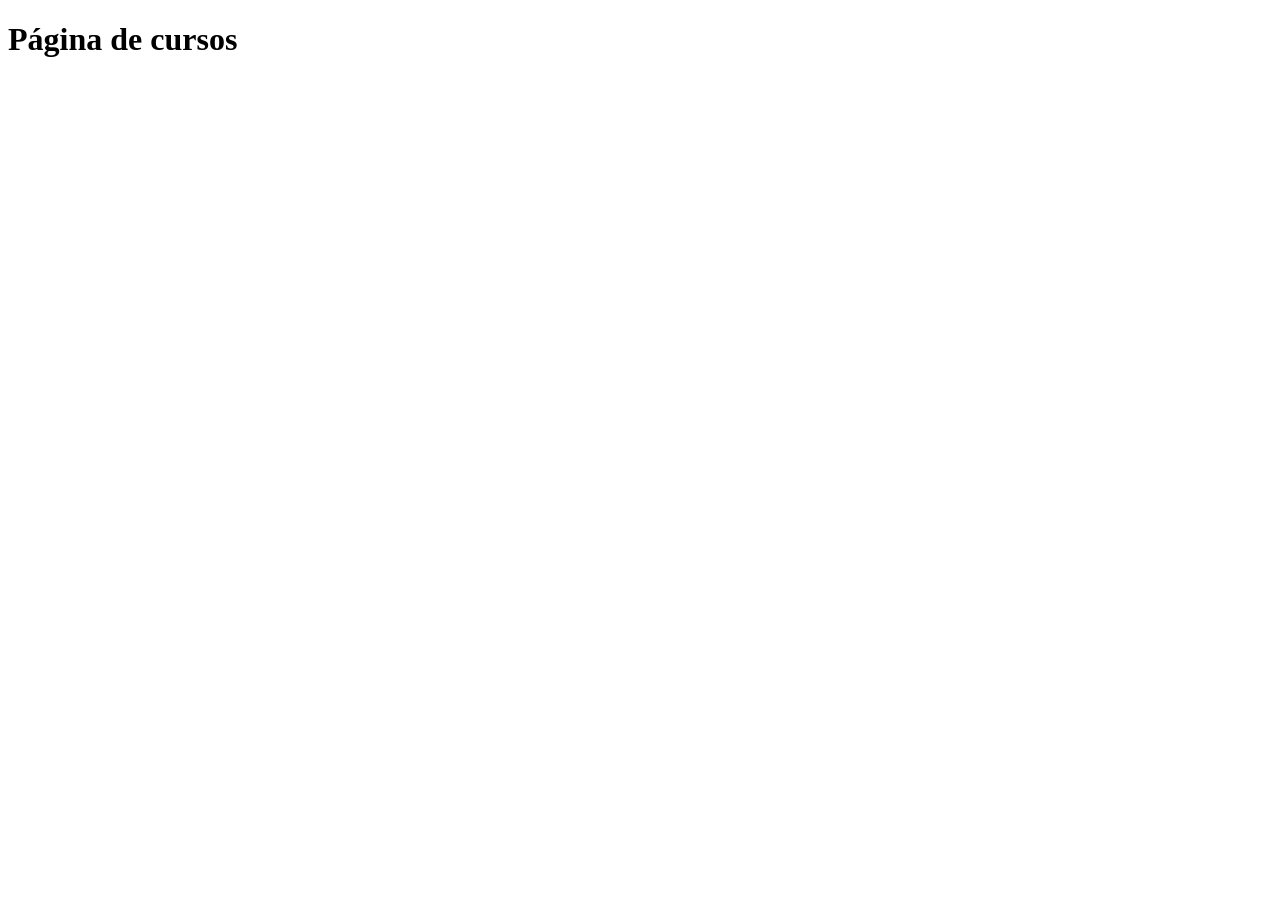
==== cursos.html @ 48274622 "Iniciando projeto prático da disciplina de Desenvolvimento Web" ====
<!DOCTYPE html>
<html lang="pt-BR">
<head>
    <meta charset="UTF-8">
    <meta name="viewport" content="width=device-width, initial-scale=1.0">
    <title>Cursos</title>
</head>
<body>
    <h1>Página de cursos</h1>
</body>
</html>
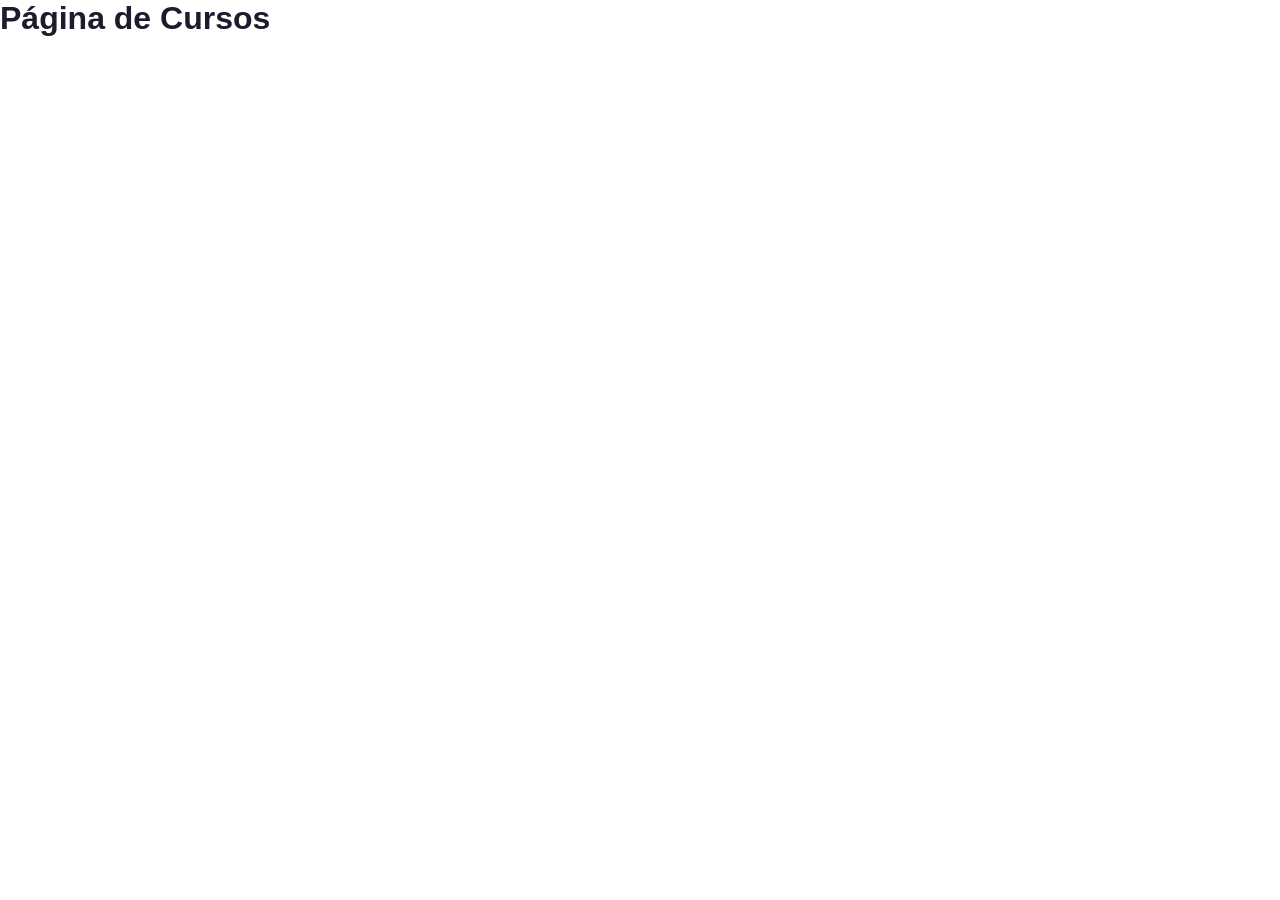
==== commit 6d739955: "Atualização do projeto" ====
--- a/cursos.html
+++ b/cursos.html
@@ -1,11 +1,22 @@
 <!DOCTYPE html>
 <html lang="pt-BR">
+
 <head>
     <meta charset="UTF-8">
+
     <meta name="viewport" content="width=device-width, initial-scale=1.0">
-    <title>Cursos</title>
+
+    <title>Cursos - Escola Digital Livre</title>
+
+    <link rel="stylesheet" href="style.css">
 </head>
+
 <body>
-    <h1>Página de cursos</h1>
+
+    <main>
+        <h1>Página de Cursos</h1>
+    </main>
+
 </body>
-</html>+
+</html>
--- a/style.css
+++ b/style.css
@@ -0,0 +1,64 @@
+/* Variáveis Globais (cores e fontes reutilizadas no CSS) */
+:root {
+    --color-principal: brown;       /* cor principal */
+    --color-primary-dark: #4339CA;  /* versão escura */
+    --color-text: #1e1b2e;          /* cor do texto principal */
+    --color-text-light: #6b7280;    /* cor de texto secundário */
+    --color-border: #E5E7EB;        /* cor da borda */
+    --color-bg: #FFF;               /* cor de fundo */
+    --font-main: "Inter", sans-serif; /* fonte principal */
+}
+
+/* Reset */
+* {
+    margin: 0;
+    padding: 0;
+    box-sizing: border-box;
+}
+
+body {
+    font-family: var(--font-main);
+    color: var(--color-text);
+    background-color: var(--color-bg);
+}
+/* Header */
+.header {
+    width: 100%;
+    background: var(--color-bg);
+    border-bottom: 1px solid var(--color-border);
+    padding: 12px 20px;
+    text-align: center;
+    position: static;
+    top: 0;
+    z-index: 1000;
+}
+
+.header-container {
+    max-width: 1200px;
+    margin: 0 auto;
+    padding: 16px 20px;
+    color: brown;
+    gap: 24px; /* Espaçamento entre elementos */
+}
+.logo {
+    display: flex;
+    align-items: center;
+    gap: 8px; /* Espaçamento entre o ícone e o texto */
+    text-decoration: none;
+}
+.logo img {
+    width: 100px;
+}
+.logo-text {
+    display: flex;
+    flex-direction: column;
+    align-items: flex-start;
+}
+.logo-title {
+    font-weight: bold;
+}
+.logo-subtitle {
+    font-size: 1.8em;
+    color: var(--color-text-light);
+    margin-top: 4px;
+}
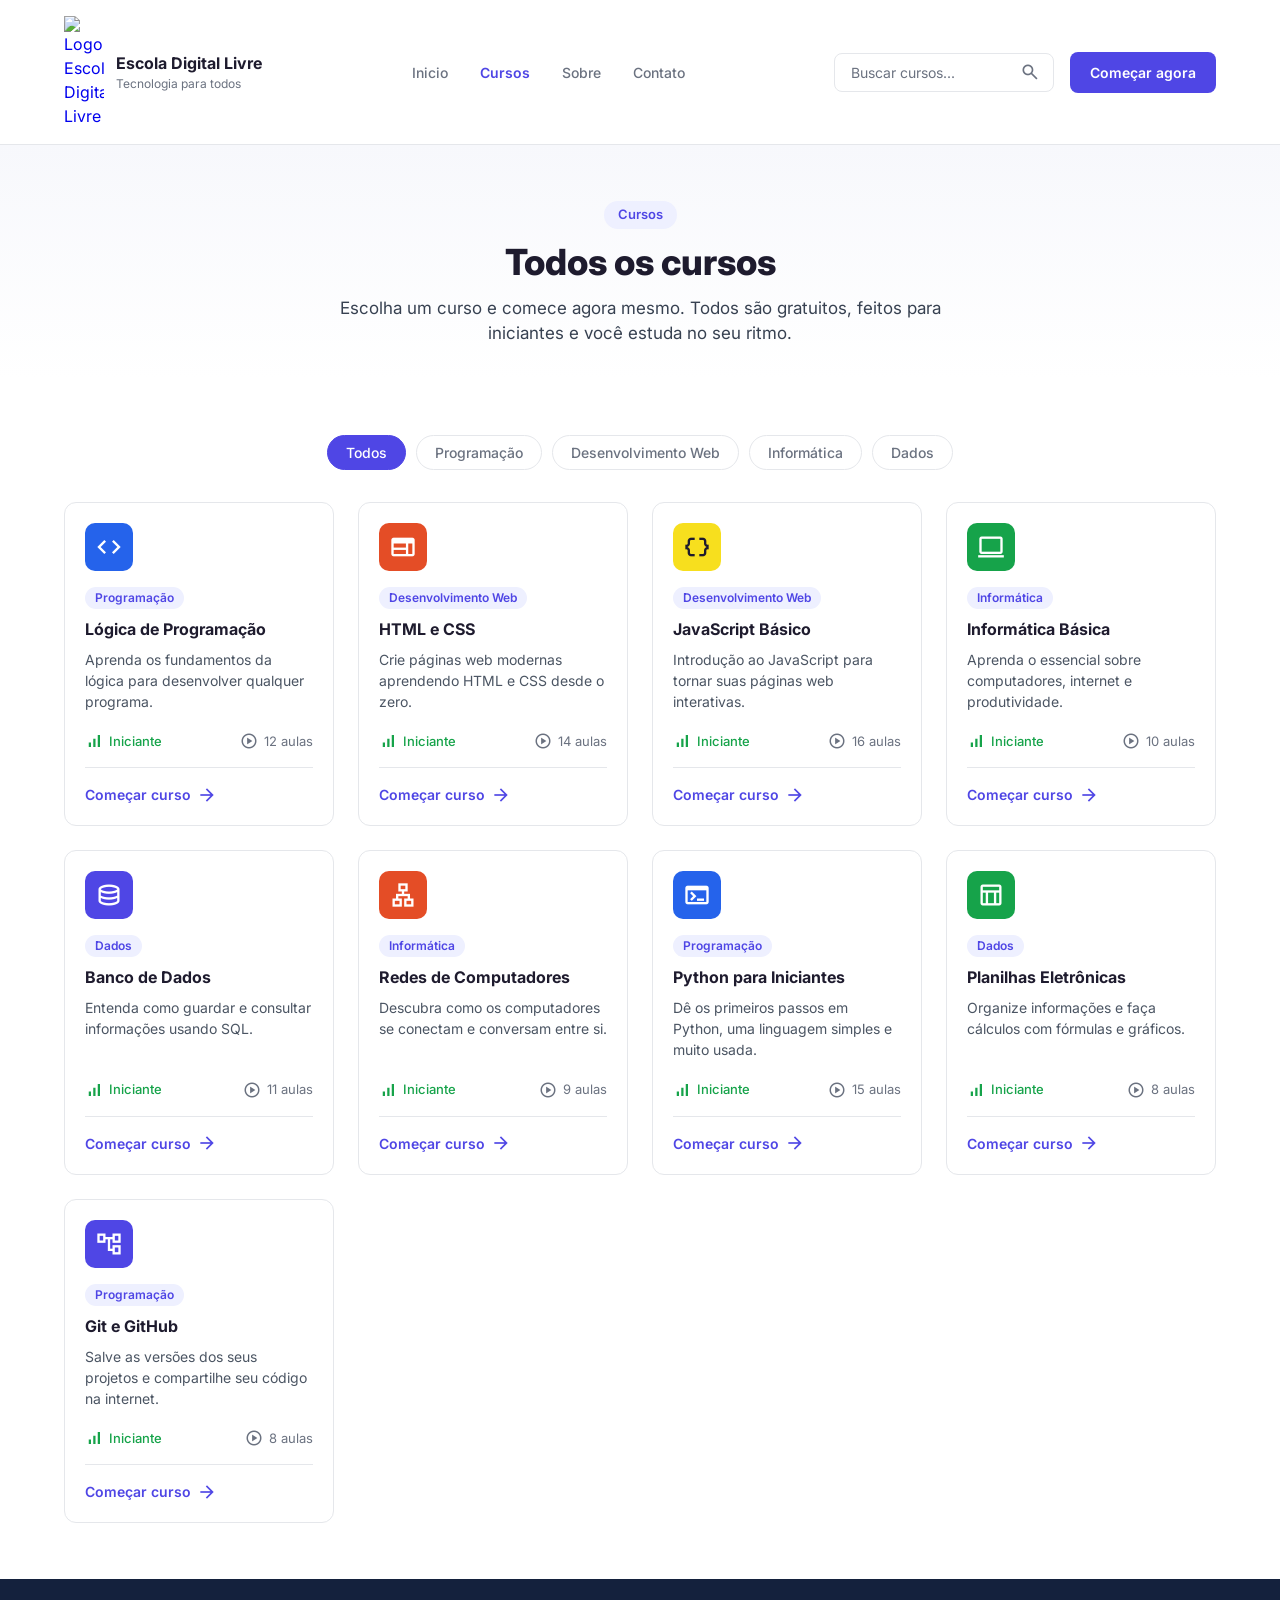
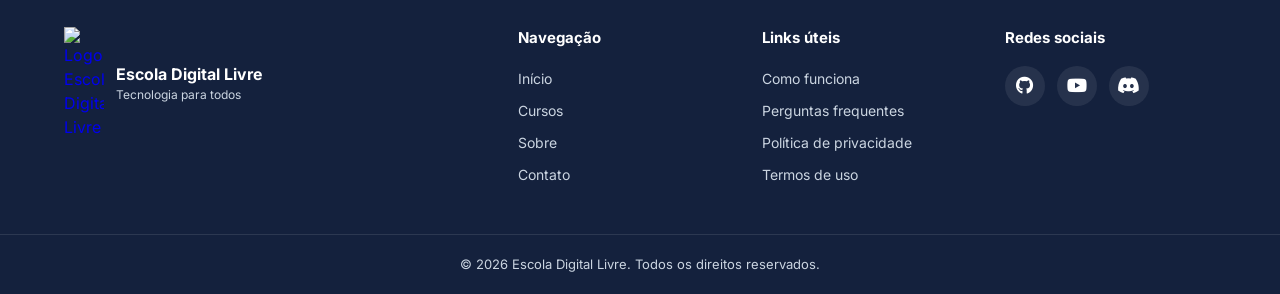
==== commit c23a5989: "atualizar" ====
--- a/cursos.html
+++ b/cursos.html
@@ -1,22 +1,439 @@
 <!DOCTYPE html>
+<!-- Declara que este documento usa HTML5 -->
+
 <html lang="pt-BR">
 
 <head>
     <meta charset="UTF-8">
-
     <meta name="viewport" content="width=device-width, initial-scale=1.0">
-
-    <title>Cursos - Escola Digital Livre</title>
+    <title>Cursos | Escola Digital Livre</title>
+    <!-- Cada página tem um título diferente na aba do navegador -->
 
     <link rel="stylesheet" href="style.css">
+    <!-- Conecta o arquivo de estilos (CSS). Todas as páginas usam o MESMO style.css -->
+
+    <link rel="preconnect" href="https://fonts.googleapis.com">
+    <link rel="preconnect" href="https://fonts.gstatic.com" crossorigin>
+    <link href="https://fonts.googleapis.com/css2?family=Inter:ital,opsz,wght@0,14..32,100..900;1,14..32,100..900&display=swap" rel="stylesheet">
+    <!-- Importando fonte do Google Fonts -->
+
+    <link href="https://fonts.googleapis.com/css2?family=Material+Symbols+Outlined:opsz,wght,FILL,GRAD@20..48,100..700,0..1,-50..200&display=block" rel="stylesheet">
+    <!-- Ícones Material Symbols (Google Fonts) -->
+
+    <link rel="stylesheet" href="https://cdnjs.cloudflare.com/ajax/libs/font-awesome/6.5.1/css/all.min.css">
+    <!-- Font Awesome: ícones das redes sociais no rodapé -->
 </head>
-
 <body>
 
+    <header class="header">
+        <!-- Cabeçalho igual ao da página inicial.
+             Ele se repete em todas as páginas para o menu ficar sempre no mesmo lugar. -->
+        <div class="header-container">
+
+            <a href="index.html" class="logo">
+                <!-- Logo clicável, leva para a página inicial -->
+                <img src="./assets/logo.png" alt="Logo Escola Digital Livre">
+                <span class="logo-text">
+                    <span class="logo-title">Escola Digital Livre</span>
+                    <span class="logo-subtitle">Tecnologia para todos</span>
+                </span>
+            </a>
+
+            <nav class="main-nav">
+                <!-- A classe "active" fica no link da página em que estamos -->
+                <a href="index.html" class="nav-link">Inicio</a>
+                <a href="cursos.html" class="nav-link active">Cursos</a>
+                <a href="sobre.html" class="nav-link">Sobre</a>
+                <a href="contato.html" class="nav-link">Contato</a>
+
+                <!-- Link que só aparece no menu do CELULAR
+                     (no celular, o botão "Começar agora" fica escondido) -->
+                <a href="entrar.html" class="nav-link nav-link-mobile">Entrar / Cadastrar</a>
+            </nav>
+
+            <div class="header-actions">
+                <div class="search-box">
+                    <input type="text" placeholder="Buscar cursos...">
+                    <span class="material-symbols-outlined search-icon" aria-hidden="true">search</span>
+                </div>
+
+                <!-- PASSO 6: saudação ao aluno logado. Começa escondida (hidden);
+                     o JavaScript escreve "Olá, Nome!" e mostra quando há alguém logado -->
+                <span class="user-greeting" id="saudacao" hidden></span>
+
+                <a href="entrar.html" class="btn-primary">Começar agora</a>
+                <!-- Agora é um link <a> com aparência de botão: ao clicar, abre a página de login -->
+            </div>
+
+            <!-- Botão do menu hamburguer (funciona apenas para mobile) -->
+            <button class="hamburguer" id="btn-menu">☰</button>
+        </div>
+    </header>
+
     <main>
-        <h1>Página de Cursos</h1>
+
+        <!-- ---------------- TOPO DA PÁGINA ----------------
+             "page-hero" é uma versão menor do hero da página inicial.
+             Vamos usar essa mesma classe em Cursos, Sobre e Contato. -->
+        <section class="page-hero">
+            <div class="container">
+                <span class="page-tag">Cursos</span>
+                <h1 class="page-title">Todos os cursos</h1>
+                <p class="page-text">
+                    Escolha um curso e comece agora mesmo. Todos são gratuitos,
+                    feitos para iniciantes e você estuda no seu ritmo.
+                </p>
+            </div>
+        </section>
+
+
+        <!-- ---------------- LISTA DE CURSOS ---------------- -->
+        <section class="courses">
+            <div class="container">
+
+                <!-- BOTÕES DE FILTRO
+                     data-categoria é um atributo que NÓS inventamos.
+                     Todo atributo que começa com "data-" serve para guardar
+                     uma informação extra, que o JavaScript consegue ler.
+                     Aqui ele diz qual categoria o botão deve mostrar. -->
+                <div class="filters">
+                    <button class="filter-btn active" data-categoria="todos">Todos</button>
+                    <button class="filter-btn" data-categoria="programacao">Programação</button>
+                    <button class="filter-btn" data-categoria="web">Desenvolvimento Web</button>
+                    <button class="filter-btn" data-categoria="informatica">Informática</button>
+                    <button class="filter-btn" data-categoria="dados">Dados</button>
+                </div>
+
+                <!-- GRADE DE CURSOS
+                     Reaproveitamos a classe "course-card" do carrossel da página inicial!
+                     Cada card também tem um data-categoria, que precisa ser IGUAL
+                     ao data-categoria de um dos botões de filtro. -->
+                <div class="course-grid">
+
+                    <!-- CARD 1 -->
+                    <article class="course-card" data-categoria="programacao">
+                        <div class="course-icon icon-blue">
+                            <span class="material-symbols-outlined" aria-hidden="true">code</span>
+                        </div>
+
+                        <span class="course-tag">Programação</span>
+                        <h3 class="course-title">Lógica de Programação</h3>
+                        <p class="course-text">Aprenda os fundamentos da lógica para desenvolver qualquer programa.</p>
+
+                        <div class="course-info">
+                            <span class="course-level">
+                                <span class="material-symbols-outlined icon-xs" aria-hidden="true">signal_cellular_alt</span>
+                                Iniciante
+                            </span>
+                            <span class="course-lessons">
+                                <span class="material-symbols-outlined icon-xs" aria-hidden="true">play_circle</span>
+                                12 aulas
+                            </span>
+                        </div>
+
+                        <!-- PASSO 5: o link abre a página do curso.
+                             Tudo depois do "?" é um PARÂMETRO: uma informação que vai junto no endereço.
+                             curso=logica-programacao diz para a página curso.html QUAL curso mostrar.
+                             Cada card tem um valor diferente. -->
+                        <a href="curso.html?curso=logica-programacao" class="course-link">
+                            Começar curso
+                            <span class="material-symbols-outlined icon-sm" aria-hidden="true">arrow_forward</span>
+                        </a>
+                    </article>
+
+                    <!-- CARD 2 -->
+                    <article class="course-card" data-categoria="web">
+                        <div class="course-icon icon-orange">
+                            <span class="material-symbols-outlined" aria-hidden="true">web</span>
+                        </div>
+
+                        <span class="course-tag">Desenvolvimento Web</span>
+                        <h3 class="course-title">HTML e CSS</h3>
+                        <p class="course-text">Crie páginas web modernas aprendendo HTML e CSS desde o zero.</p>
+
+                        <div class="course-info">
+                            <span class="course-level">
+                                <span class="material-symbols-outlined icon-xs" aria-hidden="true">signal_cellular_alt</span>
+                                Iniciante
+                            </span>
+                            <span class="course-lessons">
+                                <span class="material-symbols-outlined icon-xs" aria-hidden="true">play_circle</span>
+                                14 aulas
+                            </span>
+                        </div>
+
+                        <a href="curso.html?curso=html-css" class="course-link">
+                            Começar curso
+                            <span class="material-symbols-outlined icon-sm" aria-hidden="true">arrow_forward</span>
+                        </a>
+                    </article>
+
+                    <!-- CARD 3 -->
+                    <article class="course-card" data-categoria="web">
+                        <div class="course-icon icon-yellow">
+                            <span class="material-symbols-outlined" aria-hidden="true">data_object</span>
+                        </div>
+
+                        <span class="course-tag">Desenvolvimento Web</span>
+                        <h3 class="course-title">JavaScript Básico</h3>
+                        <p class="course-text">Introdução ao JavaScript para tornar suas páginas web interativas.</p>
+
+                        <div class="course-info">
+                            <span class="course-level">
+                                <span class="material-symbols-outlined icon-xs" aria-hidden="true">signal_cellular_alt</span>
+                                Iniciante
+                            </span>
+                            <span class="course-lessons">
+                                <span class="material-symbols-outlined icon-xs" aria-hidden="true">play_circle</span>
+                                16 aulas
+                            </span>
+                        </div>
+
+                        <a href="curso.html?curso=javascript" class="course-link">
+                            Começar curso
+                            <span class="material-symbols-outlined icon-sm" aria-hidden="true">arrow_forward</span>
+                        </a>
+                    </article>
+
+                    <!-- CARD 4 -->
+                    <article class="course-card" data-categoria="informatica">
+                        <div class="course-icon icon-green">
+                            <span class="material-symbols-outlined" aria-hidden="true">computer</span>
+                        </div>
+
+                        <span class="course-tag">Informática</span>
+                        <h3 class="course-title">Informática Básica</h3>
+                        <p class="course-text">Aprenda o essencial sobre computadores, internet e produtividade.</p>
+
+                        <div class="course-info">
+                            <span class="course-level">
+                                <span class="material-symbols-outlined icon-xs" aria-hidden="true">signal_cellular_alt</span>
+                                Iniciante
+                            </span>
+                            <span class="course-lessons">
+                                <span class="material-symbols-outlined icon-xs" aria-hidden="true">play_circle</span>
+                                10 aulas
+                            </span>
+                        </div>
+
+                        <a href="curso.html?curso=informatica-basica" class="course-link">
+                            Começar curso
+                            <span class="material-symbols-outlined icon-sm" aria-hidden="true">arrow_forward</span>
+                        </a>
+                    </article>
+
+                    <!-- CARD 5 -->
+                    <article class="course-card" data-categoria="dados">
+                        <div class="course-icon icon-purple">
+                            <span class="material-symbols-outlined" aria-hidden="true">database</span>
+                        </div>
+
+                        <span class="course-tag">Dados</span>
+                        <h3 class="course-title">Banco de Dados</h3>
+                        <p class="course-text">Entenda como guardar e consultar informações usando SQL.</p>
+
+                        <div class="course-info">
+                            <span class="course-level">
+                                <span class="material-symbols-outlined icon-xs" aria-hidden="true">signal_cellular_alt</span>
+                                Iniciante
+                            </span>
+                            <span class="course-lessons">
+                                <span class="material-symbols-outlined icon-xs" aria-hidden="true">play_circle</span>
+                                11 aulas
+                            </span>
+                        </div>
+
+                        <a href="curso.html?curso=banco-de-dados" class="course-link">
+                            Começar curso
+                            <span class="material-symbols-outlined icon-sm" aria-hidden="true">arrow_forward</span>
+                        </a>
+                    </article>
+
+                    <!-- CARD 6 -->
+                    <article class="course-card" data-categoria="informatica">
+                        <div class="course-icon icon-orange">
+                            <span class="material-symbols-outlined" aria-hidden="true">lan</span>
+                        </div>
+
+                        <span class="course-tag">Informática</span>
+                        <h3 class="course-title">Redes de Computadores</h3>
+                        <p class="course-text">Descubra como os computadores se conectam e conversam entre si.</p>
+
+                        <div class="course-info">
+                            <span class="course-level">
+                                <span class="material-symbols-outlined icon-xs" aria-hidden="true">signal_cellular_alt</span>
+                                Iniciante
+                            </span>
+                            <span class="course-lessons">
+                                <span class="material-symbols-outlined icon-xs" aria-hidden="true">play_circle</span>
+                                9 aulas
+                            </span>
+                        </div>
+
+                        <a href="curso.html?curso=redes" class="course-link">
+                            Começar curso
+                            <span class="material-symbols-outlined icon-sm" aria-hidden="true">arrow_forward</span>
+                        </a>
+                    </article>
+
+                    <!-- CARD 7 (novo) -->
+                    <article class="course-card" data-categoria="programacao">
+                        <div class="course-icon icon-blue">
+                            <!-- Ícone: terminal (tela de comandos) -->
+                            <span class="material-symbols-outlined" aria-hidden="true">terminal</span>
+                        </div>
+
+                        <span class="course-tag">Programação</span>
+                        <h3 class="course-title">Python para Iniciantes</h3>
+                        <p class="course-text">Dê os primeiros passos em Python, uma linguagem simples e muito usada.</p>
+
+                        <div class="course-info">
+                            <span class="course-level">
+                                <span class="material-symbols-outlined icon-xs" aria-hidden="true">signal_cellular_alt</span>
+                                Iniciante
+                            </span>
+                            <span class="course-lessons">
+                                <span class="material-symbols-outlined icon-xs" aria-hidden="true">play_circle</span>
+                                15 aulas
+                            </span>
+                        </div>
+
+                        <a href="curso.html?curso=python" class="course-link">
+                            Começar curso
+                            <span class="material-symbols-outlined icon-sm" aria-hidden="true">arrow_forward</span>
+                        </a>
+                    </article>
+
+                    <!-- CARD 8 (novo) -->
+                    <article class="course-card" data-categoria="dados">
+                        <div class="course-icon icon-green">
+                            <!-- Ícone: tabela -->
+                            <span class="material-symbols-outlined" aria-hidden="true">table_chart</span>
+                        </div>
+
+                        <span class="course-tag">Dados</span>
+                        <h3 class="course-title">Planilhas Eletrônicas</h3>
+                        <p class="course-text">Organize informações e faça cálculos com fórmulas e gráficos.</p>
+
+                        <div class="course-info">
+                            <span class="course-level">
+                                <span class="material-symbols-outlined icon-xs" aria-hidden="true">signal_cellular_alt</span>
+                                Iniciante
+                            </span>
+                            <span class="course-lessons">
+                                <span class="material-symbols-outlined icon-xs" aria-hidden="true">play_circle</span>
+                                8 aulas
+                            </span>
+                        </div>
+
+                        <a href="curso.html?curso=planilhas" class="course-link">
+                            Começar curso
+                            <span class="material-symbols-outlined icon-sm" aria-hidden="true">arrow_forward</span>
+                        </a>
+                    </article>
+
+                    <!-- CARD 9 (novo) -->
+                    <article class="course-card" data-categoria="programacao">
+                        <div class="course-icon icon-purple">
+                            <!-- Ícone: "árvore" de ramificações (lembra os branches do Git) -->
+                            <span class="material-symbols-outlined" aria-hidden="true">account_tree</span>
+                        </div>
+
+                        <span class="course-tag">Programação</span>
+                        <h3 class="course-title">Git e GitHub</h3>
+                        <p class="course-text">Salve as versões dos seus projetos e compartilhe seu código na internet.</p>
+
+                        <div class="course-info">
+                            <span class="course-level">
+                                <span class="material-symbols-outlined icon-xs" aria-hidden="true">signal_cellular_alt</span>
+                                Iniciante
+                            </span>
+                            <span class="course-lessons">
+                                <span class="material-symbols-outlined icon-xs" aria-hidden="true">play_circle</span>
+                                8 aulas
+                            </span>
+                        </div>
+
+                        <a href="curso.html?curso=git-github" class="course-link">
+                            Começar curso
+                            <span class="material-symbols-outlined icon-sm" aria-hidden="true">arrow_forward</span>
+                        </a>
+                    </article>
+                </div>
+            </div>
+        </section>
     </main>
 
+    <!-- ---------------- FOOTER (rodapé) ----------------
+         Mesmo rodapé da página inicial. -->
+    <footer class="footer">
+        <div class="container footer-container">
+
+            <!-- Coluna 1: logo -->
+            <div class="footer-brand">
+                <a href="index.html" class="logo">
+                    <img src="./assets/logo.png" alt="Logo Escola Digital Livre">
+                    <span class="logo-text">
+                        <span class="logo-title">Escola Digital Livre</span>
+                        <span class="logo-subtitle">Tecnologia para todos</span>
+                    </span>
+                </a>
+            </div>
+
+            <!-- Coluna 2: navegação -->
+            <div class="footer-column">
+                <h4>Navegação</h4>
+                <ul>
+                    <li><a href="index.html">Início</a></li>
+                    <li><a href="cursos.html">Cursos</a></li>
+                    <li><a href="sobre.html">Sobre</a></li>
+                    <li><a href="contato.html">Contato</a></li>
+                </ul>
+            </div>
+
+            <!-- Coluna 3: links úteis -->
+            <div class="footer-column">
+                <h4>Links úteis</h4>
+                <ul>
+                    <li><a href="index.html#por-que">Como funciona</a></li>
+                    <!-- index.html#por-que = abre a página inicial já na seção id="por-que" -->
+                    <li><a href="contato.html#faq">Perguntas frequentes</a></li>
+                    <li><a href="#">Política de privacidade</a></li>
+                    <li><a href="#">Termos de uso</a></li>
+                </ul>
+            </div>
+
+            <!-- Coluna 4: redes sociais (ícones do Font Awesome) -->
+            <div class="footer-column">
+                <h4>Redes sociais</h4>
+                <div class="social-links">
+                    <a href="https://github.com" target="_blank" aria-label="GitHub">
+                        <i class="fa-brands fa-github" aria-hidden="true"></i>
+                    </a>
+                    <a href="https://youtube.com" target="_blank" aria-label="YouTube">
+                        <i class="fa-brands fa-youtube" aria-hidden="true"></i>
+                    </a>
+                    <a href="https://discord.com" target="_blank" aria-label="Discord">
+                        <i class="fa-brands fa-discord" aria-hidden="true"></i>
+                    </a>
+                </div>
+            </div>
+        </div>
+
+        <p class="footer-copy">
+            &copy; <span id="ano"></span> Escola Digital Livre. Todos os direitos reservados.
+            <!-- o ano é preenchido pelo JavaScript -->
+        </p>
+    </footer>
+
+    <!-- 1º) Biblioteca do Supabase (baixada da internet pelo CDN) -->
+    <script src="https://cdn.jsdelivr.net/npm/@supabase/supabase-js@2"></script>
+
+    <!-- 2º) Nossa conexão com o projeto no Supabase -->
+    <script src="js/supabase-config.js"></script>
+
+    <!-- 3º) Nosso script (precisa vir POR ÚLTIMO, pois usa os dois de cima) -->
+    <script src="js/script.js"></script>
+    <!-- Todas as páginas usam o MESMO script.js -->
 </body>
-
 </html>
--- a/style.css
+++ b/style.css
@@ -1,64 +1,1624 @@
 /* Variáveis Globais (cores e fontes reutilizadas no CSS) */
+
 :root {
-    --color-principal: brown;       /* cor principal */
-    --color-primary-dark: #4339CA;  /* versão escura */
-    --color-text: #1e1b2e;          /* cor do texto principal */
-    --color-text-light: #6b7280;    /* cor de texto secundário */
-    --color-border: #E5E7EB;        /* cor da borda */
-    --color-bg: #FFF;               /* cor de fundo */
-    --font-main: "Inter", sans-serif; /* fonte principal */
-}
-
-/* Reset */
+    --color-primary: #4F46E5; /* cor principal */
+    --color-primary-dark: #4339CA; /* versão escura */
+    --color-text: #1E1B2E; /* cor do texto principal */
+    --color-text-light: #6B7280; /* cor do texto secundário */
+    --color-border: #E5E7EB; /* cor da borda */
+    --color-bg: #FFF; /* cor de fundo */
+    --font-main: 'Inter', sans-serif; /* fonte */
+}
+
+/* Reset básico: remove espaçamentos padrão do navegador */
 * {
-    margin: 0;
-    padding: 0;
-    box-sizing: border-box;
+    margin: 0; /* Espaçamento externo */
+    padding: 0; /* Espaçamento interno */
+    box-sizing: border-box; /* padding e border não aumentam o tamanho do elemento */
 }
 
 body {
+    font-family: var(--font-main); /* Tipo da fonte */
+}
+
+/* HEADER */
+
+.header {
+    width: 100%;
+    background-color: var(--color-bg);
+    border-bottom: 1px solid var(--color-border); /* Borda inferior */
+    position: sticky; /* header "gruda" no topo ao rola a página */
+    top: 0;
+    z-index: 100; /* garante que fique acima dos outros elementos */
+}
+
+.header-container {
+    max-width: 1200px; /* Largura máxima do conteúdo */
+    margin: 0 auto; /* Centraliza na página */
+    padding: 16px 24px;
+    display: flex; /* Organiza os elementos lado a lado */
+    align-items: center; /* Centraliza verticalmente */
+    justify-content: space-between; /* Logo, menu e botões ficam nas pontas */
+    gap: 24px; /* Espaço entre os elementos */
+}
+
+/* LOGO */
+
+.logo {
+    display: flex;
+    align-items: center;
+    gap: 12px;
+    text-decoration: none;
+}
+
+.logo img {
+    width: 40px;
+    object-fit: contain; /* Mantém a proporção da imagem */
+}
+
+.logo-text {
+    display: flex;
+    flex-direction: column; /* Título em cima, subtítulo embaixo*/
+}
+
+.logo-title {
+    font-size: 16px; 
+    font-weight: 700; /* negrito */
+    color: var(--color-text);
+}
+
+.logo-subtitle {
+    font-size: 12px;
+    font-weight: 400;
+    color: var(--color-text-light);
+}
+
+/* NAVEGAÇÃO (Menu) */
+
+.main-nav {
+    display: flex;
+    align-items: center; /* Centraliza os links verticalmente */
+    gap: 32px; /* Espaço entre os links */
+}
+
+.nav-link {
+    text-decoration: none; /* Remove a estilização padrão dos links *
+    */
+    font-size: 14px;
+    font-weight: 500;
+    color: var(--color-text-light);
+    transition: color 0.2s ease; /* Muda a cor suavemente */
+}
+
+.nav-link:hover {
+    color: var(--color-text); /* Muda de cor ao passar o mouse */
+}
+
+.nav-link.active {
+    color: var(--color-primary); /* Destaca o link da página atual */
+    font-weight: 600;
+}
+
+/* AÇÕES HEADER (Busca + botão) */
+.header-actions {
+    display: flex;
+    align-items: center;
+    gap: 16px;
+}
+
+.search-box {
+    position: relative; /* serve para posicionar o ícone da lupa */
+    display: flex;
+    align-items: center;
+}
+
+.search-box input {
     font-family: var(--font-main);
+    width: 220px;
+    padding: 10px 40px 10px 16px; /* Espaço extra à direita para caber o icone */
+    border: 1px solid var(--color-border);
+    border-radius: 8px;
+    font-size: 14px;
+    outline: none; /* Remove a borda azul pdrão do navegador */
+}
+
+.search-box input:focus {
+    border-color: var(--color-primary);
+}
+
+.search-box input::placeholder {
+    color: var(--color-text-light);
+}
+
+.search-icon {
+    position: absolute; /* Posiciona o ícone sobre o input */
+    right: 14px;
+    fill: var(--color-text-light); /* Cor do ícone SVG */
+    pointer-events: none; /* Impede o ícone de atrapalhar o clique no input */
+    width: 25px; /* Tamanho do ícone de pesquisa */
+}
+
+.btn-primary {
+    font-family: var(--font-main);
+    background-color: var(--color-primary);
+    color: #FFF;
+    border: none;
+    padding: 10px 20px;
+    border-radius: 8px;
+    font-size: 14px;
+    font-weight: 600;
+    cursor: pointer; /* Mostra que é clicável */
+    white-space: nowrap; /* Impede o texto do botão de quebrar linha */
+}
+
+.btn-primary:hover {
+    background-color: var(--color-primary-dark);
+}
+
+/* Oculta o menu hamburguer para telas desktop */
+.hamburguer {
+    display: none;
+    font-size: 24px;
+    background: none;
+    border: none;
+    cursor: pointer;
+    color: var(--color-text);
+}
+
+/* Telas pequenas (celulares) */
+@media (max-width: 768px) {
+    .search-box {
+        display: none;
+    }
+
+    .main-nav {
+        display: none;
+        flex-direction: column;
+        align-items: flex-end;
+
+        position: absolute;
+        top: 100%;
+        left: 0;
+        right: 0;
+        background-color: var(--color-bg);
+        border-bottom: 1px solid var(--color-border);
+        padding: 16px 24px;
+        gap: 16px;
+    }
+
+    /* Classe que o JavaScript liga/desliga */
+    .main-nav.ativo {
+        display: flex;
+    }
+
+    .btn-primary {
+        display: none;
+    }
+
+    .hamburguer {
+        display: flex;
+    }
+
+
+}
+
+
+/* =========================================================
+   =========================================================
+   CONTINUAÇÃO DO PROJETO
+   Tudo daqui para baixo é novo. O código acima não mudou.
+   =========================================================
+   ========================================================= */
+
+
+/* Novas variáveis
+   Podemos ter mais de um :root. As variáveis abaixo se
+   SOMAM às que já existiam lá no começo do arquivo. */
+:root {
+    --color-primary-light: #EEF0FF;  /* versão bem clarinha da cor principal (fundos) */
+    --color-success: #16A34A;        /* verde */
+    --color-bg-soft: #F7F8FC;        /* fundo cinza-azulado das seções */
+    --color-footer: #14213D;         /* azul-marinho do rodapé */
+    --radius: 12px;                  /* arredondamento padrão */
+}
+
+body {
+    color: var(--color-text);
+    line-height: 1.5; /* altura da linha: 1.5x a fonte (melhora a leitura) */
+}
+
+/* Rolagem suave ao clicar em links internos (#por-que) */
+html {
+    scroll-behavior: smooth;
+}
+
+/* Remove as bolinhas padrão das listas */
+ul {
+    list-style: none;
+}
+
+/* Classe reutilizável: centraliza o conteúdo (igual ao header-container) */
+.container {
+    max-width: 1200px;
+    margin: 0 auto;
+    padding: 0 24px;
+}
+
+.section-title {
+    font-size: 24px;
+    font-weight: 700;
+}
+
+
+/* =========================================================
+   ÍCONES (Material Symbols)
+   O ícone é uma FONTE: por isso usamos font-size para o
+   tamanho e color para a cor, igual a um texto comum.
+   ========================================================= */
+.material-symbols-outlined {
+    font-size: 24px;     /* tamanho padrão dos ícones */
+    line-height: 1;      /* evita espaço extra acima/abaixo do ícone */
+    flex-shrink: 0;      /* o ícone nunca é "espremido" */
+
+    /* font-variation-settings ajusta o estilo do ícone:
+       'FILL' 0 = só contorno (1 = preenchido)
+       'wght' 400 = espessura da linha (de 100 a 700)
+       'GRAD' 0 = ajuste fino da espessura
+       'opsz' 24 = tamanho óptico (desenho otimizado para 24px) */
+    font-variation-settings: 'FILL' 0, 'wght' 400, 'GRAD' 0, 'opsz' 24;
+}
+
+/* Lupa do campo de pesquisa.
+   O CSS original (.search-icon) já posiciona o ícone dentro do input;
+   aqui só ajustamos o tamanho e a cor do novo ícone. */
+.material-symbols-outlined.search-icon {
+    font-size: 20px;
+    width: auto;
+    color: var(--color-text-light);
+}
+
+/* Tamanhos menores (usamos junto: class="material-symbols-outlined icon-sm")
+
+   ATENÇÃO: o CSS do Google é carregado DEPOIS do style.css e
+   também define font-size: 24px. Quando duas regras têm o mesmo
+   "peso", a que vem por último vence. Por isso escrevemos as DUAS
+   classes juntas (sem espaço): isso deixa a nossa regra mais
+   "forte" (maior especificidade) e ela vence a do Google. */
+.material-symbols-outlined.icon-sm { font-size: 20px; }
+.material-symbols-outlined.icon-xs { font-size: 18px; }
+
+
+/* =========================================================
+   HERO
+   ========================================================= */
+.hero {
+    /* linear-gradient: degradê de uma cor para outra (de cima para baixo) */
+    background: linear-gradient(180deg, var(--color-bg-soft) 0%, #FFF 100%);
+    padding: 64px 0;
+}
+
+.hero-container {
+    display: flex;
+    align-items: center;
+    justify-content: space-between;
+    gap: 48px;
+}
+
+/* flex: cada lado ocupa uma fração do espaço (texto um pouco maior) */
+.hero-content { flex: 1.2; }
+.hero-image   { flex: 1; }
+
+.hero-image img {
+    max-width: 100%; /* a imagem nunca passa do espaço disponível */
+}
+
+.hero-title {
+    font-size: 40px;
+    font-weight: 800;
+    line-height: 1.2;
+    margin-bottom: 16px;
+}
+
+.text-highlight {
+    display: block; /* faz o span ir para a linha de baixo */
+    color: var(--color-primary);
+}
+
+.hero-text {
+    font-size: 17px;
+    color: #374151;
+    margin-bottom: 32px;
+    max-width: 520px; /* linhas muito longas cansam a leitura */
+}
+
+.hero-buttons {
+    display: flex;
+    gap: 16px;
+    flex-wrap: wrap; /* se não couber, os botões descem de linha */
+    margin-bottom: 40px;
+}
+
+/* Botões do hero.
+   Usamos classes NOVAS (e não .btn-primary) porque, no celular,
+   o CSS lá de cima esconde todo .btn-primary. */
+.btn-hero,
+.btn-hero-outline {
+    display: inline-flex;  /* deixa o texto e o ícone lado a lado */
+    align-items: center;
+    gap: 8px;
+    font-size: 15px;
+    font-weight: 600;
+    padding: 12px 24px;
+    border-radius: 8px;
+    border: 2px solid var(--color-primary);
+    text-decoration: none;
+    transition: background-color 0.2s ease;
+}
+
+.btn-hero {
+    background-color: var(--color-primary);
+    color: #FFF;
+}
+
+.btn-hero:hover {
+    background-color: var(--color-primary-dark);
+    border-color: var(--color-primary-dark);
+}
+
+/* Faz a seta "andar" um pouquinho ao passar o mouse */
+.btn-hero .material-symbols-outlined {
+    transition: transform 0.2s ease;
+}
+
+.btn-hero:hover .material-symbols-outlined {
+    transform: translateX(4px); /* move 4px para a direita */
+}
+
+.btn-hero-outline {
+    background-color: transparent;
+    color: var(--color-primary);
+}
+
+.btn-hero-outline:hover {
+    background-color: var(--color-primary-light);
+}
+
+/* Lista de vantagens */
+.hero-features {
+    display: flex;
+    gap: 24px;
+    flex-wrap: wrap;
+}
+
+.hero-feature {
+    display: flex;
+    align-items: center;
+    gap: 12px;
+}
+
+.hero-feature strong {
+    display: block; /* strong e small, um embaixo do outro */
+    font-size: 14px;
+}
+
+.hero-feature small {
+    font-size: 13px;
+    color: var(--color-text-light);
+}
+
+/* Círculo colorido com o ícone dentro */
+.feature-icon {
+    width: 40px;
+    height: 40px;
+    border-radius: 50%;               /* 50% = círculo */
+    background-color: var(--color-primary);
+    color: #FFF;                      /* ícone branco: a cor do ícone vem do "color" */
+    display: flex;
+    align-items: center;              /* centraliza na vertical */
+    justify-content: center;          /* centraliza na horizontal */
+    flex-shrink: 0;
+}
+
+.feature-icon .material-symbols-outlined {
+    font-size: 22px;
+}
+
+.feature-icon-green {
+    background-color: var(--color-success);
+}
+
+
+/* =========================================================
+   CURSOS EM DESTAQUE
+   ========================================================= */
+.courses {
+    padding: 56px 0;
+}
+
+.section-header {
+    display: flex;
+    justify-content: space-between;
+    align-items: center;
+    margin-bottom: 24px;
+}
+
+.link-arrow {
+    display: inline-flex;
+    align-items: center;
+    gap: 6px;
+    color: var(--color-primary);
+    font-size: 14px;
+    font-weight: 600;
+    text-decoration: none;
+}
+
+.link-arrow:hover {
+    text-decoration: underline;
+}
+
+/* Referência para posicionar o botão de seta */
+.carousel {
+    position: relative;
+}
+
+/* Lista que rola para o lado */
+.course-list {
+    display: flex;
+    gap: 16px;
+    overflow-x: auto;               /* permite rolar na horizontal */
+    scroll-snap-type: x mandatory;  /* os cards "encaixam" ao rolar */
+    padding: 6px 4px 16px;          /* espaço para a sombra não ser cortada */
+    scrollbar-width: none;          /* esconde a barra de rolagem (Firefox) */
+}
+
+.course-list::-webkit-scrollbar {
+    display: none;                  /* esconde a barra (Chrome, Edge, Safari) */
+}
+
+.course-card {
+    flex: 0 0 270px;                /* largura fixa de 270px */
+    scroll-snap-align: start;
+    background-color: var(--color-bg);
+    border: 1px solid var(--color-border);
+    border-radius: var(--radius);
+    padding: 20px;
+    display: flex;
+    flex-direction: column;         /* conteúdo empilhado */
+    transition: transform 0.2s ease, box-shadow 0.2s ease;
+}
+
+/* Card "sobe" e ganha sombra ao passar o mouse */
+.course-card:hover {
+    transform: translateY(-4px);
+    box-shadow: 0 8px 24px rgba(15, 23, 42, 0.08);
+}
+
+/* Quadrado colorido com o ícone do curso */
+.course-icon {
+    width: 48px;
+    height: 48px;
+    border-radius: 10px;
+    display: flex;
+    align-items: center;
+    justify-content: center;
+    color: #FFF;                    /* ícone branco */
+    margin-bottom: 16px;
+}
+
+.course-icon .material-symbols-outlined {
+    font-size: 28px;
+}
+
+/* Uma cor para cada curso */
+.icon-blue   { background-color: #2563EB; }
+.icon-orange { background-color: #E44D26; }
+.icon-yellow { background-color: #F7DF1E; color: #1E1B2E; } /* ícone escuro no amarelo */
+.icon-green  { background-color: var(--color-success); }
+.icon-purple { background-color: var(--color-primary); }
+
+.course-title {
+    font-size: 16px;
+    font-weight: 700;
+    margin-bottom: 8px;
+}
+
+.course-text {
+    font-size: 14px;
+    color: #4B5563;
+    margin-bottom: 20px;
+    flex-grow: 1; /* ocupa o espaço que sobra: empurra o rodapé do card para baixo */
+}
+
+/* Rodapé do card: nível à esquerda, aulas à direita */
+.course-info {
+    display: flex;
+    justify-content: space-between;
+    font-size: 13px;
+    color: var(--color-text-light);
+}
+
+.course-level,
+.course-lessons {
+    display: inline-flex;
+    align-items: center;
+    gap: 6px;
+}
+
+.course-level {
+    color: var(--color-success);
+    font-weight: 500;
+}
+
+/* Botão redondo de seta */
+.carousel-btn {
+    position: absolute;
+    top: 50%;
+    transform: translateY(-50%);    /* truque para centralizar na vertical */
+    width: 44px;
+    height: 44px;
+    border-radius: 50%;
+    border: 1px solid var(--color-border);
+    background-color: var(--color-bg);
+    color: var(--color-text);
+    box-shadow: 0 4px 12px rgba(15, 23, 42, 0.1);
+    display: flex;
+    align-items: center;
+    justify-content: center;
+    cursor: pointer;
+}
+
+.carousel-btn:hover {
+    color: var(--color-primary);
+}
+
+/* Um botão em cada lado do carrossel */
+.carousel-prev { left: -20px; }
+.carousel-next { right: -20px; }
+
+
+/* =========================================================
+   POR QUE ESTUDAR AQUI
+   ========================================================= */
+.why {
+    background-color: var(--color-bg-soft);
+    padding: 56px 0;
+}
+
+.why .section-title {
+    margin-bottom: 32px;
+}
+
+/* GRID: organiza em linhas e colunas.
+   repeat(4, 1fr) = 4 colunas iguais ("fr" = fração do espaço) */
+.why-grid {
+    display: grid;
+    grid-template-columns: repeat(4, 1fr);
+}
+
+.why-item {
+    display: flex;
+    gap: 16px;
+    padding: 8px 24px;
+    border-left: 1px solid var(--color-border); /* linha divisória */
+}
+
+/* :first-child = só o PRIMEIRO item (não precisa da linha) */
+.why-item:first-child {
+    border-left: none;
+    padding-left: 0;
+}
+
+/* Ícones maiores e mais finos nesta seção */
+.material-symbols-outlined.why-icon {   /* duas classes juntas = regra mais forte */
+    font-size: 40px;
+    color: var(--color-primary);
+    /* linha um pouco mais fina nos ícones grandes */
+    font-variation-settings: 'FILL' 0, 'wght' 300, 'GRAD' 0, 'opsz' 40;
+}
+
+.material-symbols-outlined.why-icon-green {
+    color: var(--color-success);
+}
+
+.why-item h3 {
+    font-size: 15px;
+    margin-bottom: 8px;
+}
+
+.why-item p {
+    font-size: 14px;
+    color: #4B5563;
+}
+
+
+/* =========================================================
+   FOOTER
+   ========================================================= */
+.footer {
+    background-color: var(--color-footer);
+    color: #FFF;
+    padding-top: 48px;
+}
+
+.footer-container {
+    display: grid;
+    grid-template-columns: 2fr 1fr 1fr 1fr; /* 1ª coluna 2x maior */
+    gap: 32px;
+    padding-bottom: 40px;
+}
+
+/* No fundo escuro, os textos do logo ficam claros */
+.footer .logo-title    { color: #FFF; }
+.footer .logo-subtitle { color: #CBD5E1; }
+
+.footer-column h4 {
+    font-size: 15px;
+    margin-bottom: 16px;
+}
+
+.footer-column li {
+    margin-bottom: 8px;
+}
+
+.footer-column a {
+    color: #CBD5E1;
+    text-decoration: none;
+    font-size: 14px;
+}
+
+.footer-column a:hover {
+    color: #FFF;
+}
+
+.social-links {
+    display: flex;
+    gap: 12px;
+}
+
+/* Cada rede social dentro de um círculo */
+.social-links a {
+    width: 40px;
+    height: 40px;
+    border-radius: 50%;
+    background-color: rgba(255, 255, 255, 0.08); /* branco bem transparente */
+    display: flex;
+    align-items: center;
+    justify-content: center;
+    transition: background-color 0.2s ease;
+}
+
+.social-links a:hover {
+    background-color: var(--color-primary);
+}
+
+/* Ícones do Font Awesome também são FONTE: tamanho com font-size, cor com color */
+.social-links i {
+    font-size: 18px;
+    color: #FFF;
+}
+
+.footer-copy {
+    text-align: center;
+    font-size: 13px;
+    color: #CBD5E1;
+    padding: 20px 24px;
+    border-top: 1px solid rgba(255, 255, 255, 0.1);
+}
+
+
+/* =========================================================
+   RESPONSIVIDADE DAS NOVAS SEÇÕES
+   ========================================================= */
+
+/* Tablets (até 992px) */
+@media (max-width: 992px) {
+    .why-grid {
+        grid-template-columns: repeat(2, 1fr); /* 4 colunas viram 2 */
+        row-gap: 32px;
+    }
+
+    .why-item:nth-child(3) {  /* 3º item começa nova linha: sem divisória */
+        border-left: none;
+        padding-left: 0;
+    }
+
+    .footer-container {
+        grid-template-columns: 1fr 1fr;
+    }
+}
+
+/* Celulares (até 768px) */
+@media (max-width: 768px) {
+    .hero {
+        padding: 40px 0;
+    }
+
+    .hero-container {
+        flex-direction: column-reverse; /* imagem em cima, texto embaixo */
+        gap: 24px;
+    }
+
+    .hero-title {
+        font-size: 30px;
+    }
+
+    .carousel-btn {
+        display: none; /* no celular, arrasta-se com o dedo */
+    }
+
+    .course-card {
+        flex-basis: 240px;
+    }
+
+    .why-grid {
+        grid-template-columns: 1fr;
+    }
+
+    .why-item {
+        border-left: none;
+        padding: 0;
+    }
+
+    .footer-container {
+        grid-template-columns: 1fr;
+    }
+}
+
+/* =========================================================
+   =========================================================
+   PARTE 3 — NOVAS PÁGINAS
+   Cursos, Sobre, Contato, Entrar e Cadastrar.
+   Tudo daqui para baixo é novo. O código acima não mudou.
+
+   DICA: repare que REAPROVEITAMOS muitas classes que já
+   existiam (container, section-title, course-card,
+   course-icon...). Escrever uma classe uma vez e usar em
+   várias páginas economiza código e deixa o site padronizado.
+   ========================================================= 
+   ========================================================= */
+
+
+/* =========================================================
+   AJUSTES NO HEADER
+   ========================================================= */
+
+/* O "Começar agora" virou um link <a>.
+   Links têm sublinhado por padrão, então tiramos aqui.
+   ATENÇÃO: NÃO colocamos "display" nesta regra! "a.btn-primary" é mais
+   forte que ".btn-primary" e iria vencer o "display: none" que esconde
+   o botão no celular (lá na parte do menu hambúrguer). */
+a.btn-primary {
+    text-decoration: none;
+}
+
+/* Link "Entrar / Cadastrar" do menu: escondido no computador... */
+.nav-link-mobile {
+    display: none;
+}
+
+/* ...e visível só no celular, dentro do menu hambúrguer */
+@media (max-width: 768px) {
+    .main-nav .nav-link-mobile {
+        display: block;
+        color: var(--color-primary);
+        font-weight: 600;
+    }
+}
+
+
+/* =========================================================
+   TOPO DAS PÁGINAS INTERNAS (page-hero)
+   Usado em Cursos, Sobre e Contato.
+   ========================================================= */
+.page-hero {
+    /* mesmo degradê do hero da página inicial */
+    background: linear-gradient(180deg, var(--color-bg-soft) 0%, #FFF 100%);
+    padding: 56px 0 32px;
+    text-align: center; /* centraliza todo o texto */
+}
+
+/* Etiqueta pequena acima do título */
+.page-tag {
+    display: inline-block;
+    background-color: var(--color-primary-light);
+    color: var(--color-primary);
+    font-size: 13px;
+    font-weight: 600;
+    padding: 4px 14px;
+    border-radius: 999px; /* valor bem alto = pontas totalmente arredondadas ("pílula") */
+    margin-bottom: 12px;
+}
+
+.page-title {
+    font-size: 36px;
+    font-weight: 800;
+    line-height: 1.2;
+    margin-bottom: 12px;
+}
+
+.page-text {
+    font-size: 17px;
+    color: #374151;
+    max-width: 620px;
+    margin: 0 auto; /* "auto" nas laterais centraliza o bloco */
+}
+
+
+/* =========================================================
+   PÁGINA CURSOS
+   ========================================================= */
+
+/* Botões de filtro */
+.filters {
+    display: flex;
+    justify-content: center;
+    flex-wrap: wrap; /* se não couber, desce de linha */
+    gap: 10px;
+    margin-bottom: 32px;
+}
+
+.filter-btn {
+    font-family: var(--font-main); /* botões não herdam a fonte sozinhos */
+    font-size: 14px;
+    font-weight: 500;
+    padding: 8px 18px;
+    border: 1px solid var(--color-border);
+    border-radius: 999px;
+    background-color: var(--color-bg);
+    color: var(--color-text-light);
+    cursor: pointer;
+    transition: all 0.2s ease; /* "all" = anima todas as mudanças */
+}
+
+.filter-btn:hover {
+    border-color: var(--color-primary);
+    color: var(--color-primary);
+}
+
+/* Botão selecionado (a classe "active" é trocada pelo JavaScript) */
+.filter-btn.active {
+    background-color: var(--color-primary);
+    border-color: var(--color-primary);
+    color: #FFF;
+}
+
+/* GRADE de cards
+   auto-fill + minmax(260px, 1fr) = "coloque quantas colunas couberem,
+   cada uma com no mínimo 260px". Assim a grade se ajusta sozinha
+   ao tamanho da tela, sem precisar de @media! */
+.course-grid {
+    display: grid;
+    grid-template-columns: repeat(auto-fill, minmax(260px, 1fr));
+    gap: 24px;
+}
+
+/* Etiqueta da categoria dentro do card */
+.course-tag {
+    align-self: flex-start; /* não estica: fica só do tamanho do texto */
+    font-size: 12px;
+    font-weight: 600;
+    color: var(--color-primary);
+    background-color: var(--color-primary-light);
+    padding: 2px 10px;
+    border-radius: 999px;
+    margin-bottom: 8px;
+}
+
+/* Link "Começar curso" no final do card */
+.course-link {
+    display: inline-flex;
+    align-items: center;
+    gap: 6px;
+    margin-top: 16px;
+    padding-top: 16px;
+    border-top: 1px solid var(--color-border); /* linha separando do resto do card */
+    color: var(--color-primary);
+    font-size: 14px;
+    font-weight: 600;
+    text-decoration: none;
+}
+
+.course-link:hover {
+    color: var(--color-primary-dark);
+}
+
+/* Classe colocada pelo JavaScript nos cards que NÃO combinam com o filtro */
+.course-card.escondido {
+    display: none; /* display: none = some da tela */
+}
+
+
+/* =========================================================
+   PÁGINA SOBRE
+   ========================================================= */
+
+/* Nossa história: texto + imagem lado a lado */
+.about {
+    padding: 56px 0;
+}
+
+.about-container {
+    display: flex;
+    align-items: center;
+    gap: 48px;
+}
+
+.about-text  { flex: 1.2; }
+.about-image { flex: 1; }
+
+.about-image img {
+    max-width: 100%;
+}
+
+.about-text .section-title {
+    margin-bottom: 16px;
+}
+
+.about-text p {
+    color: #374151;
+    margin-bottom: 16px;
+}
+
+/* Faixa de números */
+.stats {
+    background-color: var(--color-primary);
+    color: #FFF;
+    padding: 40px 0;
+}
+
+.stats-grid {
+    display: grid;
+    grid-template-columns: repeat(4, 1fr); /* 4 colunas iguais */
+    gap: 24px;
+    text-align: center;
+}
+
+.stat-number {
+    display: block;     /* número em cima, texto embaixo */
+    font-size: 36px;
+    font-weight: 800;
+}
+
+.stat-label {
+    font-size: 14px;
+    color: #E0E7FF;     /* branco levemente azulado */
+}
+
+/* Missão, visão e valores */
+.values {
+    padding: 56px 0;
+}
+
+.values .section-title,
+.steps .section-title,
+.faq .section-title {
+    text-align: center;
+    margin-bottom: 32px;
+}
+
+.values-grid {
+    display: grid;
+    grid-template-columns: repeat(3, 1fr);
+    gap: 24px;
+}
+
+.value-card {
+    background-color: var(--color-bg);
+    border: 1px solid var(--color-border);
+    border-radius: var(--radius);
+    padding: 28px;
+    transition: transform 0.2s ease, box-shadow 0.2s ease;
+}
+
+/* Mesmo efeito de "subir" dos cards de curso */
+.value-card:hover {
+    transform: translateY(-4px);
+    box-shadow: 0 8px 24px rgba(15, 23, 42, 0.08);
+}
+
+.value-card h3 {
+    font-size: 17px;
+    margin-bottom: 8px;
+}
+
+.value-card p {
+    font-size: 14px;
+    color: #4B5563;
+}
+
+/* Como começar (passo a passo) */
+.steps {
+    background-color: var(--color-bg-soft);
+    padding: 56px 0;
+}
+
+.steps-grid {
+    display: grid;
+    grid-template-columns: repeat(3, 1fr);
+    gap: 24px;
+    list-style: none; /* tira os números automáticos do <ol>: nós mesmos escrevemos os números */
+}
+
+.step {
+    text-align: center;
+    padding: 0 12px;
+}
+
+/* Círculo com o número do passo */
+.step-number {
+    width: 48px;
+    height: 48px;
+    border-radius: 50%;
+    background-color: var(--color-primary);
+    color: #FFF;
+    font-size: 20px;
+    font-weight: 700;
+    display: flex;
+    align-items: center;
+    justify-content: center;
+    margin: 0 auto 16px; /* centraliza e dá espaço embaixo */
+}
+
+.step h3 {
+    font-size: 16px;
+    margin-bottom: 8px;
+}
+
+.step p {
+    font-size: 14px;
+    color: #4B5563;
+}
+
+/* Chamada final (CTA) */
+.cta {
+    padding: 56px 0;
+}
+
+.cta-box {
+    /* 135deg = degradê na diagonal */
+    background: linear-gradient(135deg, var(--color-primary) 0%, var(--color-footer) 100%);
+    color: #FFF;
+    border-radius: 16px;
+    padding: 48px 32px;
+    text-align: center;
+}
+
+.cta-box h2 {
+    font-size: 28px;
+    margin-bottom: 8px;
+}
+
+.cta-box p {
+    color: #E0E7FF;
+    margin-bottom: 24px;
+}
+
+/* Botão branco (aparece bem sobre o fundo escuro) */
+.btn-cta {
+    display: inline-flex;
+    align-items: center;
+    gap: 8px;
+    background-color: #FFF;
+    color: var(--color-primary);
+    font-weight: 600;
+    padding: 12px 28px;
+    border-radius: 8px;
+    text-decoration: none;
+    transition: background-color 0.2s ease;
+}
+
+.btn-cta:hover {
+    background-color: var(--color-primary-light);
+}
+
+
+/* =========================================================
+   PÁGINA CONTATO
+   ========================================================= */
+.contact {
+    padding: 56px 0;
+}
+
+/* Duas colunas: informações (menor) e formulário (maior) */
+.contact-container {
+    display: grid;
+    grid-template-columns: 1fr 1.4fr;
+    gap: 48px;
+    align-items: start; /* as colunas não esticam até a mesma altura */
+}
+
+.contact-info .section-title {
+    margin-bottom: 8px;
+}
+
+/* ">" = só o <p> que é filho DIRETO de .contact-info */
+.contact-info > p {
+    color: #4B5563;
+    margin-bottom: 24px;
+}
+
+.contact-item {
+    display: flex;
+    align-items: center;
+    gap: 16px;
+    padding: 16px;
+    border: 1px solid var(--color-border);
+    border-radius: var(--radius);
+    margin-bottom: 16px;
+}
+
+/* O course-icon tem margem embaixo nos cards; aqui não precisamos dela */
+.contact-item .course-icon {
+    margin-bottom: 0;
+    flex-shrink: 0;
+}
+
+.contact-item h3 {
+    font-size: 15px;
+}
+
+.contact-item p {
+    font-size: 14px;
+    color: #4B5563;
+    word-break: break-word; /* quebra o e-mail se ele não couber */
+}
+
+/* Perguntas frequentes */
+.faq {
+    background-color: var(--color-bg-soft);
+    padding: 56px 0;
+}
+
+.faq-list {
+    max-width: 760px;
+    margin: 0 auto;
+}
+
+.faq-item {
+    background-color: var(--color-bg);
+    border: 1px solid var(--color-border);
+    border-radius: var(--radius);
+    margin-bottom: 12px;
+}
+
+/* A pergunta (summary) */
+.faq-item summary {
+    padding: 18px 20px;
+    font-weight: 600;
+    cursor: pointer;
+    list-style: none;   /* tira a setinha padrão (Firefox) */
+    display: flex;
+    justify-content: space-between;
+    align-items: center;
+    gap: 16px;
+}
+
+.faq-item summary::-webkit-details-marker {
+    display: none;      /* tira a setinha padrão (Chrome, Edge, Safari) */
+}
+
+/* ::after cria um "elemento extra" no final, só com CSS.
+   Usamos para desenhar o sinal de + */
+.faq-item summary::after {
+    content: "+";
+    font-size: 22px;
+    color: var(--color-primary);
+}
+
+/* [open] = quando o details está ABERTO, o + vira − */
+.faq-item[open] summary::after {
+    content: "−";
+}
+
+/* A resposta */
+.faq-item p {
+    padding: 0 20px 18px;
+    font-size: 14px;
+    color: #4B5563;
+}
+
+
+/* =========================================================
+   FORMULÁRIOS
+   Estas classes servem para TODOS os formulários do site:
+   contato, entrar e cadastrar.
+   ========================================================= */
+
+/* Caixa branca em volta do formulário de contato */
+.form-card {
+    background-color: var(--color-bg);
+    border: 1px solid var(--color-border);
+    border-radius: 16px;
+    padding: 32px;
+    box-shadow: 0 8px 24px rgba(15, 23, 42, 0.06);
+}
+
+/* Dois campos lado a lado */
+.form-grid {
+    display: grid;
+    grid-template-columns: 1fr 1fr;
+    gap: 16px;
+}
+
+/* Cada "grupo" = um label + um campo */
+.form-group {
+    margin-bottom: 18px;
+}
+
+.form-group label {
+    display: block;     /* o label fica em cima do campo */
+    font-size: 14px;
+    font-weight: 600;
+    margin-bottom: 6px;
+}
+
+/* Visual dos campos: input, select e textarea */
+.form-control {
+    font-family: var(--font-main);
+    width: 100%;
+    padding: 12px 14px;
+    border: 1px solid var(--color-border);
+    border-radius: 8px;
+    font-size: 15px;
     color: var(--color-text);
     background-color: var(--color-bg);
-}
-/* Header */
-.header {
-    width: 100%;
-    background: var(--color-bg);
-    border-bottom: 1px solid var(--color-border);
-    padding: 12px 20px;
-    text-align: center;
-    position: static;
-    top: 0;
-    z-index: 1000;
-}
-
-.header-container {
-    max-width: 1200px;
-    margin: 0 auto;
-    padding: 16px 20px;
-    color: brown;
-    gap: 24px; /* Espaçamento entre elementos */
-}
-.logo {
-    display: flex;
-    align-items: center;
-    gap: 8px; /* Espaçamento entre o ícone e o texto */
-    text-decoration: none;
-}
-.logo img {
-    width: 100px;
-}
-.logo-text {
-    display: flex;
-    flex-direction: column;
-    align-items: flex-start;
-}
-.logo-title {
-    font-weight: bold;
-}
-.logo-subtitle {
-    font-size: 1.8em;
+    outline: none;
+    transition: border-color 0.2s ease, box-shadow 0.2s ease;
+}
+
+/* :focus = quando o usuário clica no campo para digitar */
+.form-control:focus {
+    border-color: var(--color-primary);
+    box-shadow: 0 0 0 3px var(--color-primary-light); /* "brilho" em volta do campo */
+}
+
+textarea.form-control {
+    resize: vertical;   /* o usuário só pode aumentar a altura, não a largura */
+    min-height: 130px;
+}
+
+/* Texto de ajuda embaixo do campo */
+.form-hint {
+    display: block;
+    font-size: 12px;
     color: var(--color-text-light);
     margin-top: 4px;
-}+}
+
+/* Campo de senha + botão do "olho" */
+.password-box {
+    position: relative; /* referência para posicionar o botão */
+}
+
+.password-box .form-control {
+    padding-right: 48px; /* espaço para o botão não ficar em cima do texto */
+}
+
+.toggle-senha {
+    position: absolute;
+    right: 8px;
+    top: 50%;
+    transform: translateY(-50%); /* centraliza na vertical (mesmo truque do carrossel) */
+    background: none;
+    border: none;
+    color: var(--color-text-light);
+    cursor: pointer;
+    display: flex;
+    padding: 4px;
+}
+
+.toggle-senha:hover {
+    color: var(--color-primary);
+}
+
+/* Linha com checkbox e link */
+.form-options {
+    display: flex;
+    justify-content: space-between;
+    align-items: center;
+    flex-wrap: wrap;
+    gap: 8px;
+    margin-bottom: 20px;
+    font-size: 14px;
+}
+
+.checkbox {
+    display: inline-flex;
+    align-items: center;
+    gap: 8px;
+    color: #4B5563;
+    cursor: pointer;
+}
+
+.checkbox input {
+    width: 16px;
+    height: 16px;
+    accent-color: var(--color-primary); /* pinta o checkbox com a cor principal */
+}
+
+.form-link {
+    color: var(--color-primary);
+    font-weight: 600;
+    text-decoration: none;
+}
+
+.form-link:hover {
+    text-decoration: underline;
+}
+
+/* Botão dos formulários.
+   Não usamos .btn-primary porque ele fica escondido no celular! */
+.btn-form {
+    font-family: var(--font-main);
+    width: 100%;
+    display: flex;
+    align-items: center;
+    justify-content: center;
+    gap: 8px;
+    background-color: var(--color-primary);
+    color: #FFF;
+    border: none;
+    padding: 13px;
+    border-radius: 8px;
+    font-size: 15px;
+    font-weight: 600;
+    cursor: pointer;
+    transition: background-color 0.2s ease;
+}
+
+.btn-form:hover {
+    background-color: var(--color-primary-dark);
+}
+
+/* Mensagem de retorno: começa ESCONDIDA.
+   O JavaScript adiciona a classe "sucesso" ou "erro" para ela aparecer. */
+.form-message {
+    display: none;
+    margin-top: 16px;
+    padding: 12px 14px;
+    border-radius: 8px;
+    font-size: 14px;
+}
+
+.form-message.sucesso {
+    display: block;
+    background-color: #DCFCE7; /* verde clarinho */
+    color: #166534;            /* verde escuro */
+}
+
+.form-message.erro {
+    display: block;
+    background-color: #FEE2E2; /* vermelho clarinho */
+    color: #991B1B;            /* vermelho escuro */
+}
+
+
+/* =========================================================
+   PÁGINAS ENTRAR E CADASTRAR
+   ========================================================= */
+.auth-page {
+    background-color: var(--color-bg-soft);
+}
+
+/* A tela dividida em duas colunas */
+.auth-wrapper {
+    min-height: 100vh; /* vh = altura da tela. 100vh = a tela inteira */
+    display: grid;
+    grid-template-columns: 1fr 1fr;
+}
+
+/* Painel colorido da esquerda */
+.auth-side {
+    background: linear-gradient(135deg, var(--color-primary) 0%, var(--color-footer) 100%);
+    color: #FFF;
+    padding: 48px;
+    display: flex;
+    flex-direction: column;
+    justify-content: space-between; /* logo em cima, texto no meio, rodapé embaixo */
+}
+
+/* Fundo escuro: textos do logo ficam claros (igual ao footer) */
+.auth-side .logo-title    { color: #FFF; }
+.auth-side .logo-subtitle { color: #CBD5E1; }
+
+.auth-side-title {
+    font-size: 32px;
+    font-weight: 800;
+    line-height: 1.2;
+    margin-bottom: 24px;
+    max-width: 420px;
+}
+
+.auth-benefits li {
+    display: flex;
+    align-items: center;
+    gap: 10px;
+    margin-bottom: 12px;
+    color: #E0E7FF;
+}
+
+.auth-benefits .material-symbols-outlined {
+    color: #86EFAC; /* verde claro */
+}
+
+.auth-side-footer {
+    color: #CBD5E1;
+}
+
+/* Coluna da direita, onde fica o formulário */
+.auth-main {
+    display: flex;
+    flex-direction: column;
+    align-items: center;     /* centraliza na horizontal */
+    justify-content: center; /* centraliza na vertical */
+    padding: 48px 24px;
+}
+
+.auth-back {
+    align-self: flex-start;
+    display: inline-flex;
+    align-items: center;
+    gap: 6px;
+    color: var(--color-text-light);
+    font-size: 14px;
+    text-decoration: none;
+    margin-bottom: 24px;
+}
+
+.auth-back:hover {
+    color: var(--color-primary);
+}
+
+/* O "cartão" branco com o formulário */
+.auth-card {
+    width: 100%;
+    max-width: 420px;
+    background-color: var(--color-bg);
+    border: 1px solid var(--color-border);
+    border-radius: 16px;
+    padding: 40px 32px;
+    box-shadow: 0 8px 24px rgba(15, 23, 42, 0.06);
+}
+
+.auth-title {
+    font-size: 26px;
+    font-weight: 800;
+    margin-bottom: 4px;
+}
+
+.auth-subtitle {
+    color: var(--color-text-light);
+    margin-bottom: 28px;
+}
+
+/* "Não tem conta? Cadastre-se" */
+.auth-switch {
+    text-align: center;
+    font-size: 14px;
+    color: var(--color-text-light);
+    margin-top: 24px;
+}
+
+
+/* =========================================================
+   RESPONSIVIDADE DAS NOVAS PÁGINAS
+   ========================================================= */
+
+/* Tablets (até 992px) */
+@media (max-width: 992px) {
+    .stats-grid {
+        grid-template-columns: repeat(2, 1fr); /* 4 colunas viram 2 */
+    }
+
+    .contact-container {
+        grid-template-columns: 1fr; /* informações em cima, formulário embaixo */
+    }
+
+    .auth-wrapper {
+        grid-template-columns: 1fr; /* só uma coluna */
+    }
+
+    .auth-side {
+        display: none; /* esconde o painel colorido para dar espaço ao formulário */
+    }
+}
+
+/* Celulares (até 768px) */
+@media (max-width: 768px) {
+    .page-hero {
+        padding: 40px 0 24px;
+    }
+
+    .page-title {
+        font-size: 28px;
+    }
+
+    .about-container {
+        flex-direction: column-reverse; /* imagem em cima, texto embaixo */
+        gap: 24px;
+    }
+
+    .values-grid,
+    .steps-grid,
+    .form-grid {
+        grid-template-columns: 1fr; /* tudo em uma coluna só */
+    }
+
+    .form-card,
+    .auth-card {
+        padding: 24px 20px;
+    }
+
+    .auth-main {
+        padding: 24px 16px;
+    }
+}
+
+
+/* =========================================================
+   PARTE 4 — AUTENTICAÇÃO COM SUPABASE
+   ========================================================= */
+
+/* PASSO 3: botão desativado enquanto espera a resposta do Supabase.
+   :disabled = quando o botão tem o atributo "disabled" (colocado pelo JS) */
+.btn-form:disabled {
+    opacity: 0.6;          /* fica meio transparente */
+    cursor: not-allowed;   /* cursor de "proibido" */
+}
+
+
+/* PASSO 5: página do curso (curso.html) */
+
+/* Ícone grande e centralizado no topo */
+.course-hero-icon {
+    width: 64px;
+    height: 64px;
+    border-radius: 16px;
+    margin: 0 auto 16px;    /* "auto" nas laterais centraliza */
+}
+
+/* Duas classes juntas = regra mais forte que a do Google (veja a parte dos ícones) */
+.course-hero-icon .material-symbols-outlined {
+    font-size: 36px;
+}
+
+/* Nível e aulas, centralizados embaixo da descrição */
+.course-hero-info {
+    justify-content: center;
+    gap: 24px;
+    margin-top: 20px;
+}
+
+/* Caixa de "Conteúdo em breve" com borda tracejada */
+.coming-soon {
+    max-width: 560px;
+    margin: 0 auto;
+    text-align: center;
+    border: 2px dashed var(--color-border); /* dashed = tracejada */
+    border-radius: 16px;
+    padding: 48px 32px;
+}
+
+.material-symbols-outlined.coming-soon-icon {
+    font-size: 48px;
+    color: var(--color-primary);
+}
+
+.coming-soon h2 {
+    font-size: 24px;
+    margin: 12px 0 8px;
+}
+
+.coming-soon p {
+    color: #4B5563;
+    margin-bottom: 24px;
+}
+
+
+/* PASSO 6: saudação "Olá, Nome!" no header */
+.user-greeting {
+    font-size: 14px;
+    font-weight: 600;
+    color: var(--color-text);
+    white-space: nowrap;   /* não quebra o nome em duas linhas */
+}
